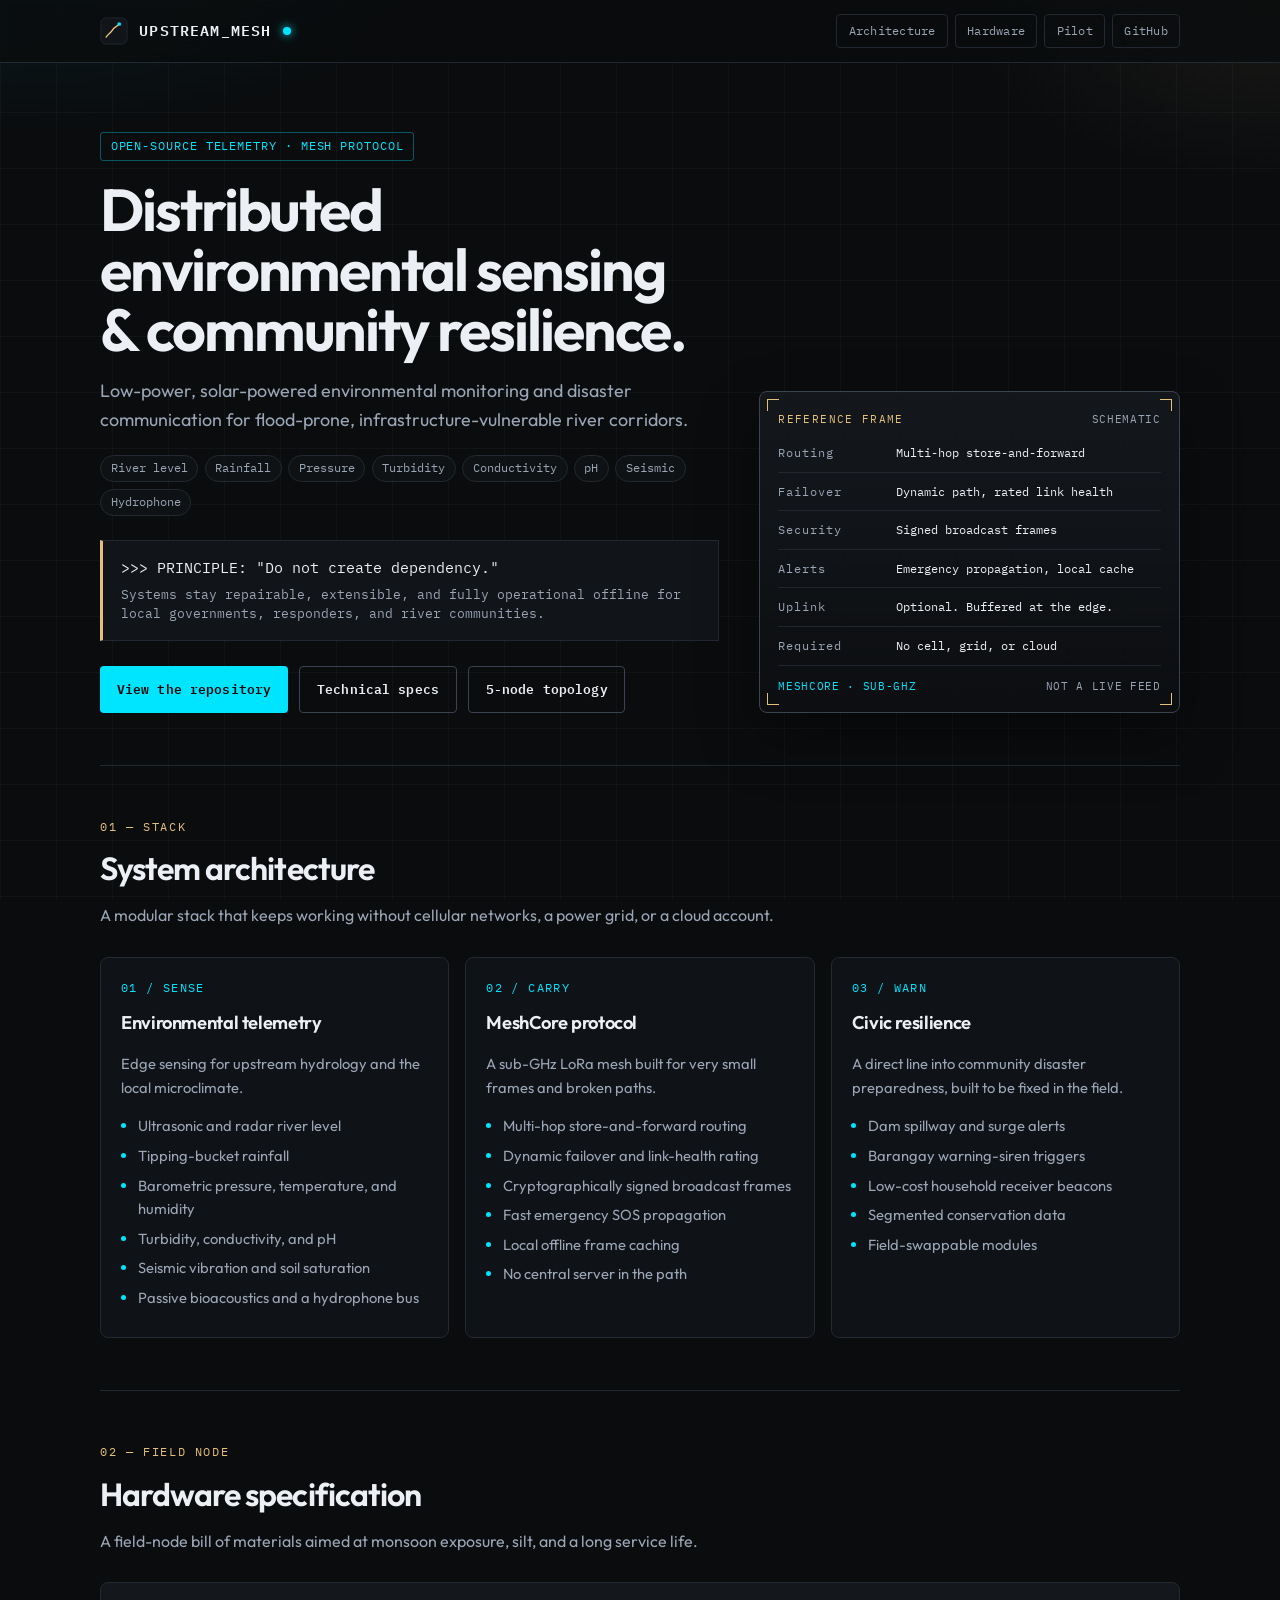
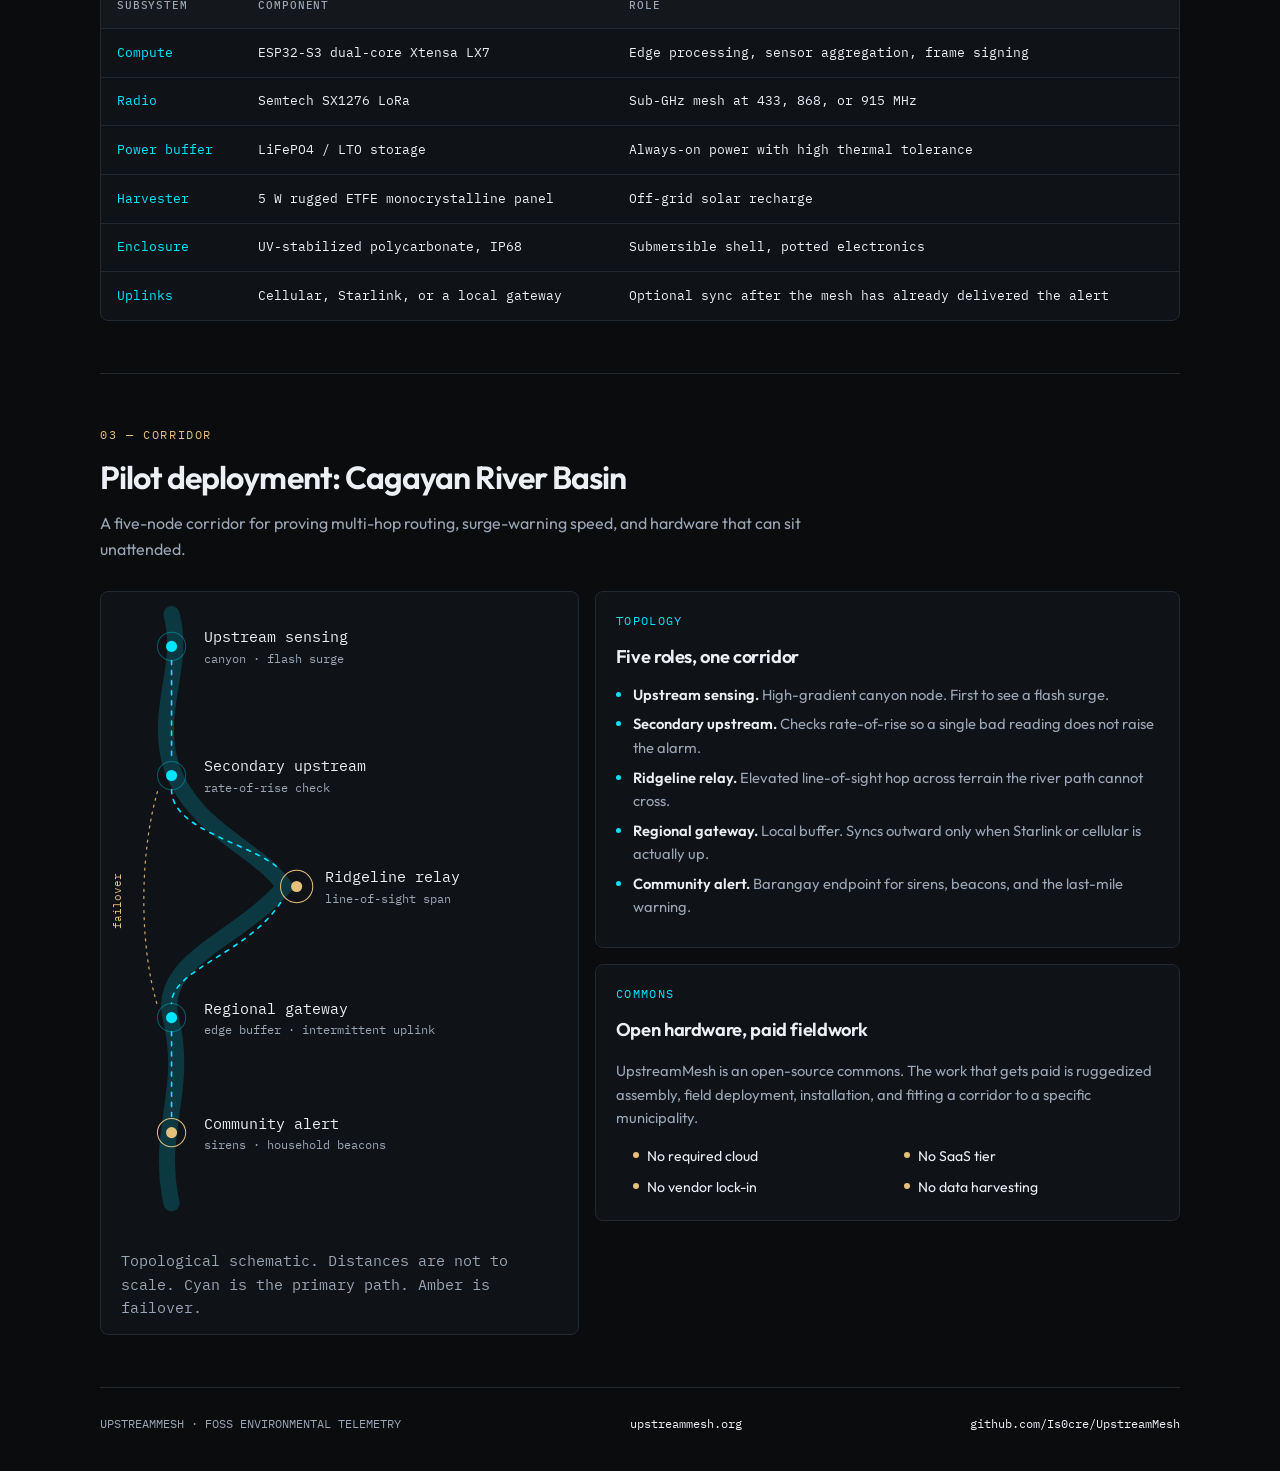
==== index.html @ e58df69f "Publish the UpstreamMesh project page. Add the GitHub Pages site and the CNAME for upstreammesh.org." ====
<!DOCTYPE html>
<html lang="en">
<head>
  <meta charset="UTF-8">
  <meta name="viewport" content="width=device-width, initial-scale=1.0">
  <title>UpstreamMesh · Resilient Watershed Telemetry &amp; FOSS Infrastructure</title>
  <meta name="description" content="Open-source, solar-powered environmental telemetry and disaster communication mesh designed for flood-prone and infrastructure-limited basins.">
  <meta name="theme-color" content="#0a0c0e">
  <link rel="canonical" href="https://upstreammesh.org/">
  <link rel="icon" href="favicon.svg" type="image/svg+xml">
  <meta property="og:title" content="UpstreamMesh">
  <meta property="og:description" content="Open-source, solar-powered environmental telemetry and disaster communication mesh for flood-prone river basins.">
  <meta property="og:url" content="https://upstreammesh.org/">
  <meta property="og:type" content="website">
  <meta name="twitter:card" content="summary">
  <link rel="preconnect" href="https://fonts.googleapis.com">
  <link rel="preconnect" href="https://fonts.gstatic.com" crossorigin>
  <link href="https://fonts.googleapis.com/css2?family=IBM+Plex+Mono:wght@400;500;600&amp;family=Outfit:wght@400;500;600;700&amp;display=swap" rel="stylesheet">
  <style>
    :root {
      --bg: #0a0c0e;
      --bg-raise: #101318;
      --card-bg: #111418;
      --border: #232931;
      --border-accent: #3b4252;
      --text-main: #eceff4;
      --text-muted: #9aa5b5;
      --accent-cyan: #00e5ff;
      --accent-amber: #e5c07b;
      --mono: "IBM Plex Mono", ui-monospace, SFMono-Regular, "SF Mono", Menlo, Consolas, monospace;
      --sans: Outfit, -apple-system, BlinkMacSystemFont, "Segoe UI", Roboto, Helvetica, Arial, sans-serif;
      --wrap: 1080px;
    }

    * { box-sizing: border-box; }
    html { scroll-behavior: smooth; }
    body {
      margin: 0;
      background-color: var(--bg);
      color: var(--text-main);
      font-family: var(--sans);
      font-size: 1.02rem;
      line-height: 1.6;
      background-image:
        radial-gradient(ellipse 70% 45% at 0% -10%, rgba(0, 229, 255, 0.09), transparent 55%),
        radial-gradient(ellipse 50% 40% at 100% 0%, rgba(229, 192, 123, 0.07), transparent 50%),
        linear-gradient(rgba(255, 255, 255, 0.028) 1px, transparent 1px),
        linear-gradient(90deg, rgba(255, 255, 255, 0.028) 1px, transparent 1px);
      background-size: auto, auto, 56px 56px, 56px 56px;
      background-attachment: fixed;
    }

    ::selection {
      background: rgba(0, 229, 255, 0.28);
      color: #fff;
    }

    a { color: inherit; }
    :focus-visible {
      outline: 2px solid var(--accent-cyan);
      outline-offset: 3px;
    }

    .skip {
      position: absolute;
      left: 1rem;
      top: -4rem;
      background: var(--accent-cyan);
      color: #050708;
      font-family: var(--mono);
      font-size: 0.8rem;
      padding: 0.5rem 0.8rem;
      z-index: 20;
    }
    .skip:focus { top: 0.75rem; }

    .wrap {
      width: min(var(--wrap), calc(100% - 2.5rem));
      margin-inline: auto;
    }

    header {
      position: sticky;
      top: 0;
      z-index: 10;
      border-bottom: 1px solid var(--border);
      background: rgba(10, 12, 14, 0.78);
      backdrop-filter: blur(16px);
    }
    .header-inner {
      display: flex;
      justify-content: space-between;
      align-items: center;
      gap: 1rem;
      padding: 0.9rem 0;
      flex-wrap: wrap;
    }
    .brand {
      display: flex;
      align-items: center;
      gap: 0.7rem;
      font-family: var(--mono);
      font-weight: 600;
      font-size: 0.92rem;
      letter-spacing: 0.08em;
      text-decoration: none;
    }
    .mark {
      width: 28px;
      height: 28px;
      flex: none;
    }
    .status-dot {
      width: 8px;
      height: 8px;
      border-radius: 50%;
      background: var(--accent-cyan);
      box-shadow: 0 0 10px var(--accent-cyan);
      animation: pulse 2.6s ease-in-out infinite;
    }
    .nav-links {
      display: flex;
      flex-wrap: wrap;
      gap: 0.45rem;
    }
    .nav-links a {
      color: var(--text-muted);
      text-decoration: none;
      font-family: var(--mono);
      font-size: 0.75rem;
      letter-spacing: 0.02em;
      padding: 0.38rem 0.7rem;
      border: 1px solid var(--border);
      border-radius: 4px;
      transition: color 0.2s ease, border-color 0.2s ease, background 0.2s ease;
    }
    .nav-links a:hover {
      color: var(--text-main);
      border-color: var(--accent-cyan);
      background: rgba(0, 229, 255, 0.05);
    }

    .hero {
      display: grid;
      grid-template-columns: minmax(0, 1.25fr) minmax(280px, 0.85fr);
      gap: 2.5rem;
      align-items: end;
      padding: 4.25rem 0 3.25rem;
      border-bottom: 1px solid var(--border);
    }
    .badge {
      display: inline-flex;
      align-items: center;
      gap: 0.45rem;
      font-family: var(--mono);
      font-size: 0.72rem;
      letter-spacing: 0.08em;
      color: var(--accent-cyan);
      border: 1px solid rgba(0, 229, 255, 0.35);
      padding: 0.28rem 0.6rem;
      border-radius: 3px;
      text-transform: uppercase;
      margin-bottom: 1.1rem;
    }
    h1 {
      font-size: clamp(2.35rem, 5vw, 3.7rem);
      font-weight: 650;
      line-height: 1.02;
      letter-spacing: -0.035em;
      margin: 0 0 1.1rem;
      text-wrap: balance;
    }
    .tagline {
      font-size: 1.12rem;
      color: var(--text-muted);
      max-width: 40rem;
      margin: 0 0 1.25rem;
    }
    .chips {
      display: flex;
      flex-wrap: wrap;
      gap: 0.4rem;
      list-style: none;
      padding: 0;
      margin: 0 0 1.5rem;
    }
    .chips li {
      font-family: var(--mono);
      font-size: 0.72rem;
      color: var(--text-muted);
      border: 1px solid var(--border);
      background: rgba(17, 20, 24, 0.7);
      border-radius: 99px;
      padding: 0.22rem 0.6rem;
    }
    .core-principle {
      background: var(--card-bg);
      border: 1px solid var(--border);
      border-left: 3px solid var(--accent-amber);
      padding: 0.95rem 1.15rem 1rem;
      font-family: var(--mono);
      font-size: 0.92rem;
      margin-bottom: 1.6rem;
    }
    .core-principle span {
      display: block;
      margin-top: 0.35rem;
      color: var(--text-muted);
      font-size: 0.8rem;
      line-height: 1.5;
    }
    .btn-group {
      display: flex;
      gap: 0.7rem;
      flex-wrap: wrap;
    }
    .btn {
      font-family: var(--mono);
      font-size: 0.8rem;
      padding: 0.75rem 1.05rem;
      text-decoration: none;
      border-radius: 4px;
      font-weight: 600;
      letter-spacing: 0.01em;
      display: inline-flex;
      align-items: center;
      gap: 0.45rem;
      transition: background 0.2s ease, border-color 0.2s ease, transform 0.2s ease;
    }
    .btn:hover { transform: translateY(-1px); }
    .btn-primary {
      background: var(--accent-cyan);
      color: #050708;
    }
    .btn-primary:hover { background: #79f2ff; }
    .btn-outline {
      background: transparent;
      border: 1px solid var(--border-accent);
      color: var(--text-main);
    }
    .btn-outline:hover { border-color: var(--accent-cyan); }

    .plate {
      position: relative;
      background:
        linear-gradient(180deg, rgba(20, 24, 29, 0.96), rgba(12, 14, 17, 0.96));
      border: 1px solid var(--border-accent);
      border-radius: 8px;
      padding: 1.15rem 1.15rem 1rem;
      box-shadow: 0 24px 60px rgba(0, 0, 0, 0.35);
      font-family: var(--mono);
    }
    .plate-corner {
      position: absolute;
      width: 12px;
      height: 12px;
      border-color: var(--accent-amber);
      border-style: solid;
    }
    .plate-corner.tl { top: 7px; left: 7px; border-width: 1px 0 0 1px; }
    .plate-corner.tr { top: 7px; right: 7px; border-width: 1px 1px 0 0; }
    .plate-corner.bl { bottom: 7px; left: 7px; border-width: 0 0 1px 1px; }
    .plate-corner.br { bottom: 7px; right: 7px; border-width: 0 1px 1px 0; }
    .plate-head {
      display: flex;
      justify-content: space-between;
      gap: 1rem;
      align-items: baseline;
      color: var(--accent-amber);
      font-size: 0.7rem;
      letter-spacing: 0.12em;
      text-transform: uppercase;
      margin-bottom: 0.9rem;
    }
    .plate-head span:last-child { color: var(--text-muted); letter-spacing: 0.06em; }
    .plate dl {
      margin: 0;
      display: grid;
      gap: 0.55rem;
    }
    .plate dl > div {
      display: grid;
      grid-template-columns: 6.6rem 1fr;
      gap: 0.75rem;
      padding-bottom: 0.55rem;
      border-bottom: 1px solid rgba(35, 41, 49, 0.9);
      font-size: 0.78rem;
    }
    .plate dt {
      color: var(--text-muted);
      letter-spacing: 0.08em;
    }
    .plate dd { margin: 0; color: var(--text-main); }
    .plate-foot {
      display: flex;
      justify-content: space-between;
      gap: 0.75rem;
      margin-top: 0.8rem;
      font-size: 0.68rem;
      letter-spacing: 0.06em;
      text-transform: uppercase;
      color: var(--text-muted);
    }
    .live-pip {
      color: var(--accent-cyan);
    }

    section {
      padding: 3.25rem 0;
      border-bottom: 1px solid var(--border);
    }
    .section-kicker {
      font-family: var(--mono);
      font-size: 0.72rem;
      letter-spacing: 0.14em;
      text-transform: uppercase;
      color: var(--accent-amber);
      margin: 0 0 0.45rem;
    }
    section h2 {
      font-family: var(--sans);
      font-size: clamp(1.6rem, 3vw, 2rem);
      font-weight: 640;
      letter-spacing: -0.03em;
      text-transform: none;
      margin: 0 0 0.55rem;
    }
    .section-intro {
      color: var(--text-muted);
      font-size: 1rem;
      max-width: 44rem;
      margin: 0 0 1.75rem;
    }

    .grid-3, .grid-2 {
      display: grid;
      gap: 1rem;
    }
    .grid-3 { grid-template-columns: repeat(3, minmax(0, 1fr)); }
    .grid-2 { grid-template-columns: minmax(280px, 0.9fr) minmax(0, 1.1fr); align-items: start; }

    .card {
      background: rgba(17, 20, 24, 0.88);
      border: 1px solid var(--border);
      border-radius: 8px;
      padding: 1.3rem 1.25rem 1.35rem;
      min-width: 0;
    }
    .card:hover { border-color: rgba(0, 229, 255, 0.35); }
    .index {
      font-family: var(--mono);
      font-size: 0.72rem;
      letter-spacing: 0.12em;
      color: var(--accent-cyan);
      margin-bottom: 0.7rem;
    }
    .card h3 {
      font-family: var(--sans);
      font-size: 1.15rem;
      font-weight: 620;
      letter-spacing: -0.02em;
      margin: 0 0 0.55rem;
    }
    .card p, .card li {
      font-size: 0.92rem;
      color: var(--text-muted);
    }
    .card ul {
      margin: 0.7rem 0 0;
      padding-left: 1.05rem;
    }
    .card li { margin-bottom: 0.38rem; }
    .card li::marker { color: var(--accent-cyan); }
    .card strong { color: var(--text-main); font-weight: 600; }

    .table-wrap {
      overflow-x: auto;
      border: 1px solid var(--border);
      border-radius: 8px;
      background: rgba(17, 20, 24, 0.88);
    }
    table {
      width: 100%;
      border-collapse: collapse;
      font-family: var(--mono);
      font-size: 0.8rem;
      min-width: 640px;
    }
    th, td {
      text-align: left;
      padding: 0.85rem 1rem;
      border-bottom: 1px solid var(--border);
      vertical-align: top;
    }
    tr:last-child td { border-bottom: 0; }
    th {
      color: var(--text-muted);
      font-weight: 500;
      letter-spacing: 0.08em;
      text-transform: uppercase;
      font-size: 0.68rem;
      background: rgba(255, 255, 255, 0.02);
    }
    td:first-child {
      color: var(--accent-cyan);
      white-space: nowrap;
    }
    tbody tr:hover td { background: rgba(0, 229, 255, 0.035); }

    .basin-card { padding: 0.4rem 0.4rem 0.9rem; }
    .basin {
      width: 100%;
      height: auto;
      display: block;
    }
    .basin text {
      font-family: var(--mono);
      fill: var(--text-main);
    }
    .basin .role { fill: var(--text-muted); }
    .basin .amber { fill: var(--accent-amber); }
    .flow-line {
      fill: none;
      stroke: var(--accent-cyan);
      stroke-width: 1.6;
      stroke-dasharray: 4 6;
      stroke-linecap: round;
      animation: flow 2.8s linear infinite;
    }
    .fail-line {
      fill: none;
      stroke: var(--accent-amber);
      stroke-width: 1.25;
      stroke-dasharray: 2 5;
      stroke-linecap: round;
      opacity: 0.85;
    }
    .river {
      fill: none;
      stroke: rgba(0, 229, 255, 0.18);
      stroke-width: 16;
      stroke-linecap: round;
    }
    .caption {
      font-family: var(--mono);
      font-size: 0.72rem;
      color: var(--text-muted);
      margin: 0.35rem 0.85rem 0;
    }
    .stack { display: grid; gap: 1rem; }
    .constraints {
      display: grid;
      grid-template-columns: 1fr 1fr;
      gap: 0.55rem 1rem;
      list-style: none;
      padding: 0;
      margin: 1rem 0 0;
    }
    .constraints li {
      margin: 0;
      padding-left: 0.9rem;
      position: relative;
      color: var(--text-main);
      font-size: 0.88rem;
    }
    .constraints li::before {
      content: "";
      width: 6px;
      height: 6px;
      border-radius: 50%;
      background: var(--accent-amber);
      position: absolute;
      left: 0;
      top: 0.45rem;
    }

    footer {
      width: min(var(--wrap), calc(100% - 2.5rem));
      margin: 0 auto;
      padding: 1.6rem 0 2.4rem;
      font-family: var(--mono);
      font-size: 0.75rem;
      color: var(--text-muted);
      display: flex;
      justify-content: space-between;
      flex-wrap: wrap;
      gap: 0.75rem 1.5rem;
    }
    footer a { color: var(--text-main); text-decoration: none; }
    footer a:hover { text-decoration: underline; }

    @keyframes pulse {
      0%, 100% { opacity: 1; }
      50% { opacity: 0.35; }
    }
    @keyframes flow {
      to { stroke-dashoffset: -40; }
    }

    @media (max-width: 900px) {
      .hero, .grid-3, .grid-2 { grid-template-columns: 1fr; }
      .hero { padding-top: 2.6rem; }
      .constraints { grid-template-columns: 1fr; }
    }
    @media (max-width: 700px) {
      .table-wrap { overflow: visible; }
      table { min-width: 0; }
      table thead { display: none; }
      table tr { display: block; border-bottom: 1px solid var(--border); }
      table td {
        display: block;
        border-bottom: 0;
        padding: 0.2rem 1rem;
        white-space: normal;
      }
      table td:first-child { padding-top: 0.9rem; }
      table td:last-child { padding-bottom: 0.9rem; }
      table td::before {
        content: attr(data-label);
        display: block;
        color: var(--text-muted);
        font-size: 0.65rem;
        letter-spacing: 0.08em;
        text-transform: uppercase;
      }
    }
    @media (max-width: 560px) {
      .wrap, footer { width: min(var(--wrap), calc(100% - 1.5rem)); }
      .plate dl > div { grid-template-columns: 1fr; gap: 0.15rem; }
      h1 { font-size: 2.15rem; }
    }
    @media (prefers-reduced-motion: reduce) {
      html { scroll-behavior: auto; }
      *, *::before, *::after {
        animation: none !important;
        transition: none !important;
      }
    }
  </style>
</head>
<body>
  <a class="skip" href="#main">Skip to content</a>

  <header>
    <div class="wrap header-inner">
      <a href="#top" class="brand" id="top">
        <svg class="mark" viewBox="0 0 32 32" aria-hidden="true">
          <rect x="1" y="1" width="30" height="30" rx="6" fill="#111418" stroke="#232931"/>
          <path d="M7 23c3.2-4.6 5.2-4.4 7.4-8.2C16.4 11 18.6 12 22 8" fill="none" stroke="#e5c07b" stroke-width="1.6" stroke-linecap="round"/>
          <circle cx="22" cy="8" r="2.1" fill="#00e5ff"/>
        </svg>
        UPSTREAM_MESH
        <span class="status-dot" aria-hidden="true"></span>
      </a>
      <nav class="nav-links" aria-label="Primary">
        <a href="#systems">Architecture</a>
        <a href="#specs">Hardware</a>
        <a href="#topology">Pilot</a>
        <a href="https://github.com/Is0cre/UpstreamMesh" target="_blank" rel="noopener">GitHub</a>
      </nav>
    </div>
  </header>

  <main id="main">
    <div class="wrap">
      <section class="hero">
        <div>
          <div class="badge">Open-source telemetry · Mesh protocol</div>
          <h1>Distributed environmental sensing &amp; community resilience.</h1>
          <p class="tagline">
            Low-power, solar-powered environmental monitoring and disaster communication for flood-prone, infrastructure-vulnerable river corridors.
          </p>
          <ul class="chips" aria-label="Sensing surface">
            <li>River level</li>
            <li>Rainfall</li>
            <li>Pressure</li>
            <li>Turbidity</li>
            <li>Conductivity</li>
            <li>pH</li>
            <li>Seismic</li>
            <li>Hydrophone</li>
          </ul>
          <div class="core-principle">
            &gt;&gt;&gt; PRINCIPLE: "Do not create dependency."
            <span>Systems stay repairable, extensible, and fully operational offline for local governments, responders, and river communities.</span>
          </div>
          <div class="btn-group">
            <a href="https://github.com/Is0cre/UpstreamMesh" class="btn btn-primary" target="_blank" rel="noopener">View the repository</a>
            <a href="#specs" class="btn btn-outline">Technical specs</a>
            <a href="#topology" class="btn btn-outline">5-node topology</a>
          </div>
        </div>

        <aside class="plate" aria-label="Reference operating frame">
          <span class="plate-corner tl" aria-hidden="true"></span>
          <span class="plate-corner tr" aria-hidden="true"></span>
          <span class="plate-corner bl" aria-hidden="true"></span>
          <span class="plate-corner br" aria-hidden="true"></span>
          <div class="plate-head">
            <span>Reference frame</span>
            <span>Schematic</span>
          </div>
          <dl>
            <div>
              <dt>Routing</dt>
              <dd>Multi-hop store-and-forward</dd>
            </div>
            <div>
              <dt>Failover</dt>
              <dd>Dynamic path, rated link health</dd>
            </div>
            <div>
              <dt>Security</dt>
              <dd>Signed broadcast frames</dd>
            </div>
            <div>
              <dt>Alerts</dt>
              <dd>Emergency propagation, local cache</dd>
            </div>
            <div>
              <dt>Uplink</dt>
              <dd>Optional. Buffered at the edge.</dd>
            </div>
            <div>
              <dt>Required</dt>
              <dd>No cell, grid, or cloud</dd>
            </div>
          </dl>
          <div class="plate-foot">
            <span class="live-pip">MeshCore · sub-GHz</span>
            <span>Not a live feed</span>
          </div>
        </aside>
      </section>

      <section id="systems">
        <p class="section-kicker">01 — Stack</p>
        <h2>System architecture</h2>
        <p class="section-intro">A modular stack that keeps working without cellular networks, a power grid, or a cloud account.</p>
        <div class="grid-3">
          <article class="card">
            <div class="index">01 / SENSE</div>
            <h3>Environmental telemetry</h3>
            <p>Edge sensing for upstream hydrology and the local microclimate.</p>
            <ul>
              <li>Ultrasonic and radar river level</li>
              <li>Tipping-bucket rainfall</li>
              <li>Barometric pressure, temperature, and humidity</li>
              <li>Turbidity, conductivity, and pH</li>
              <li>Seismic vibration and soil saturation</li>
              <li>Passive bioacoustics and a hydrophone bus</li>
            </ul>
          </article>
          <article class="card">
            <div class="index">02 / CARRY</div>
            <h3>MeshCore protocol</h3>
            <p>A sub-GHz LoRa mesh built for very small frames and broken paths.</p>
            <ul>
              <li>Multi-hop store-and-forward routing</li>
              <li>Dynamic failover and link-health rating</li>
              <li>Cryptographically signed broadcast frames</li>
              <li>Fast emergency SOS propagation</li>
              <li>Local offline frame caching</li>
              <li>No central server in the path</li>
            </ul>
          </article>
          <article class="card">
            <div class="index">03 / WARN</div>
            <h3>Civic resilience</h3>
            <p>A direct line into community disaster preparedness, built to be fixed in the field.</p>
            <ul>
              <li>Dam spillway and surge alerts</li>
              <li>Barangay warning-siren triggers</li>
              <li>Low-cost household receiver beacons</li>
              <li>Segmented conservation data</li>
              <li>Field-swappable modules</li>
            </ul>
          </article>
        </div>
      </section>

      <section id="specs">
        <p class="section-kicker">02 — Field node</p>
        <h2>Hardware specification</h2>
        <p class="section-intro">A field-node bill of materials aimed at monsoon exposure, silt, and a long service life.</p>
        <div class="table-wrap">
          <table>
            <thead>
              <tr>
                <th scope="col">Subsystem</th>
                <th scope="col">Component</th>
                <th scope="col">Role</th>
              </tr>
            </thead>
            <tbody>
              <tr>
                <td data-label="Subsystem">Compute</td>
                <td data-label="Component">ESP32-S3 dual-core Xtensa LX7</td>
                <td data-label="Role">Edge processing, sensor aggregation, frame signing</td>
              </tr>
              <tr>
                <td data-label="Subsystem">Radio</td>
                <td data-label="Component">Semtech SX1276 LoRa</td>
                <td data-label="Role">Sub-GHz mesh at 433, 868, or 915 MHz</td>
              </tr>
              <tr>
                <td data-label="Subsystem">Power buffer</td>
                <td data-label="Component">LiFePO4 / LTO storage</td>
                <td data-label="Role">Always-on power with high thermal tolerance</td>
              </tr>
              <tr>
                <td data-label="Subsystem">Harvester</td>
                <td data-label="Component">5 W rugged ETFE monocrystalline panel</td>
                <td data-label="Role">Off-grid solar recharge</td>
              </tr>
              <tr>
                <td data-label="Subsystem">Enclosure</td>
                <td data-label="Component">UV-stabilized polycarbonate, IP68</td>
                <td data-label="Role">Submersible shell, potted electronics</td>
              </tr>
              <tr>
                <td data-label="Subsystem">Uplinks</td>
                <td data-label="Component">Cellular, Starlink, or a local gateway</td>
                <td data-label="Role">Optional sync after the mesh has already delivered the alert</td>
              </tr>
            </tbody>
          </table>
        </div>
      </section>

      <section id="topology">
        <p class="section-kicker">03 — Corridor</p>
        <h2>Pilot deployment: Cagayan River Basin</h2>
        <p class="section-intro">A five-node corridor for proving multi-hop routing, surge-warning speed, and hardware that can sit unattended.</p>
        <div class="grid-2">
          <article class="card basin-card">
            <svg class="basin" viewBox="0 0 460 640" role="img" aria-labelledby="basin-title basin-desc">
              <title id="basin-title">Five-node pilot topology</title>
              <desc id="basin-desc">Upstream sensing nodes link through a ridgeline relay to a regional gateway and a barangay alert node. A dashed path skips the relay when the ridge link fails.</desc>
              <path class="river" d="M64 16 C78 70 46 110 64 168 C86 230 150 248 176 286 C130 340 46 360 64 420 C80 490 48 530 64 600"/>
              <path class="fail-line" d="M50 192 C32 255 32 345 50 404"/>
              <text class="amber" transform="rotate(-90 14 300)" x="14" y="300" font-size="11" text-anchor="middle">failover</text>
              <path class="flow-line" d="M64 62 V162"/>
              <path class="flow-line" d="M64 190 C64 232 148 244 172 270"/>
              <path class="flow-line" d="M172 302 C140 352 64 368 64 402"/>
              <path class="flow-line" d="M64 430 V516"/>

              <g>
                <circle cx="64" cy="48" r="14" fill="none" stroke="#00e5ff" stroke-opacity="0.35"/>
                <circle cx="64" cy="48" r="5.5" fill="#00e5ff"/>
                <text x="96" y="44" font-size="15">Upstream sensing</text>
                <text class="role" x="96" y="64" font-size="12">canyon · flash surge</text>
              </g>
              <g>
                <circle cx="64" cy="176" r="14" fill="none" stroke="#00e5ff" stroke-opacity="0.35"/>
                <circle cx="64" cy="176" r="5.5" fill="#00e5ff"/>
                <text x="96" y="172" font-size="15">Secondary upstream</text>
                <text class="role" x="96" y="192" font-size="12">rate-of-rise check</text>
              </g>
              <g>
                <circle cx="188" cy="286" r="16" fill="none" stroke="#e5c07b"/>
                <circle cx="188" cy="286" r="5.5" fill="#e5c07b"/>
                <text x="216" y="282" font-size="15">Ridgeline relay</text>
                <text class="role" x="216" y="302" font-size="12">line-of-sight span</text>
              </g>
              <g>
                <circle cx="64" cy="416" r="14" fill="none" stroke="#00e5ff" stroke-opacity="0.35"/>
                <circle cx="64" cy="416" r="5.5" fill="#00e5ff"/>
                <text x="96" y="412" font-size="15">Regional gateway</text>
                <text class="role" x="96" y="432" font-size="12">edge buffer · intermittent uplink</text>
              </g>
              <g>
                <circle cx="64" cy="530" r="14" fill="none" stroke="#e5c07b"/>
                <circle cx="64" cy="530" r="5.5" fill="#e5c07b"/>
                <text x="96" y="526" font-size="15">Community alert</text>
                <text class="role" x="96" y="546" font-size="12">sirens · household beacons</text>
              </g>
            </svg>
            <p class="caption">Topological schematic. Distances are not to scale. Cyan is the primary path. Amber is failover.</p>
          </article>

          <div class="stack">
            <article class="card">
              <div class="index">TOPOLOGY</div>
              <h3>Five roles, one corridor</h3>
              <ul>
                <li><strong>Upstream sensing.</strong> High-gradient canyon node. First to see a flash surge.</li>
                <li><strong>Secondary upstream.</strong> Checks rate-of-rise so a single bad reading does not raise the alarm.</li>
                <li><strong>Ridgeline relay.</strong> Elevated line-of-sight hop across terrain the river path cannot cross.</li>
                <li><strong>Regional gateway.</strong> Local buffer. Syncs outward only when Starlink or cellular is actually up.</li>
                <li><strong>Community alert.</strong> Barangay endpoint for sirens, beacons, and the last-mile warning.</li>
              </ul>
            </article>
            <article class="card">
              <div class="index">COMMONS</div>
              <h3>Open hardware, paid fieldwork</h3>
              <p>
                UpstreamMesh is an open-source commons. The work that gets paid is ruggedized assembly, field deployment, installation, and fitting a corridor to a specific municipality.
              </p>
              <ul class="constraints">
                <li>No required cloud</li>
                <li>No SaaS tier</li>
                <li>No vendor lock-in</li>
                <li>No data harvesting</li>
              </ul>
            </article>
          </div>
        </div>
      </section>
    </div>
  </main>

  <footer>
    <div>UPSTREAMMESH · FOSS ENVIRONMENTAL TELEMETRY</div>
    <div><a href="https://upstreammesh.org/">upstreammesh.org</a></div>
    <div><a href="https://github.com/Is0cre/UpstreamMesh" target="_blank" rel="noopener">github.com/Is0cre/UpstreamMesh</a></div>
  </footer>
</body>
</html>
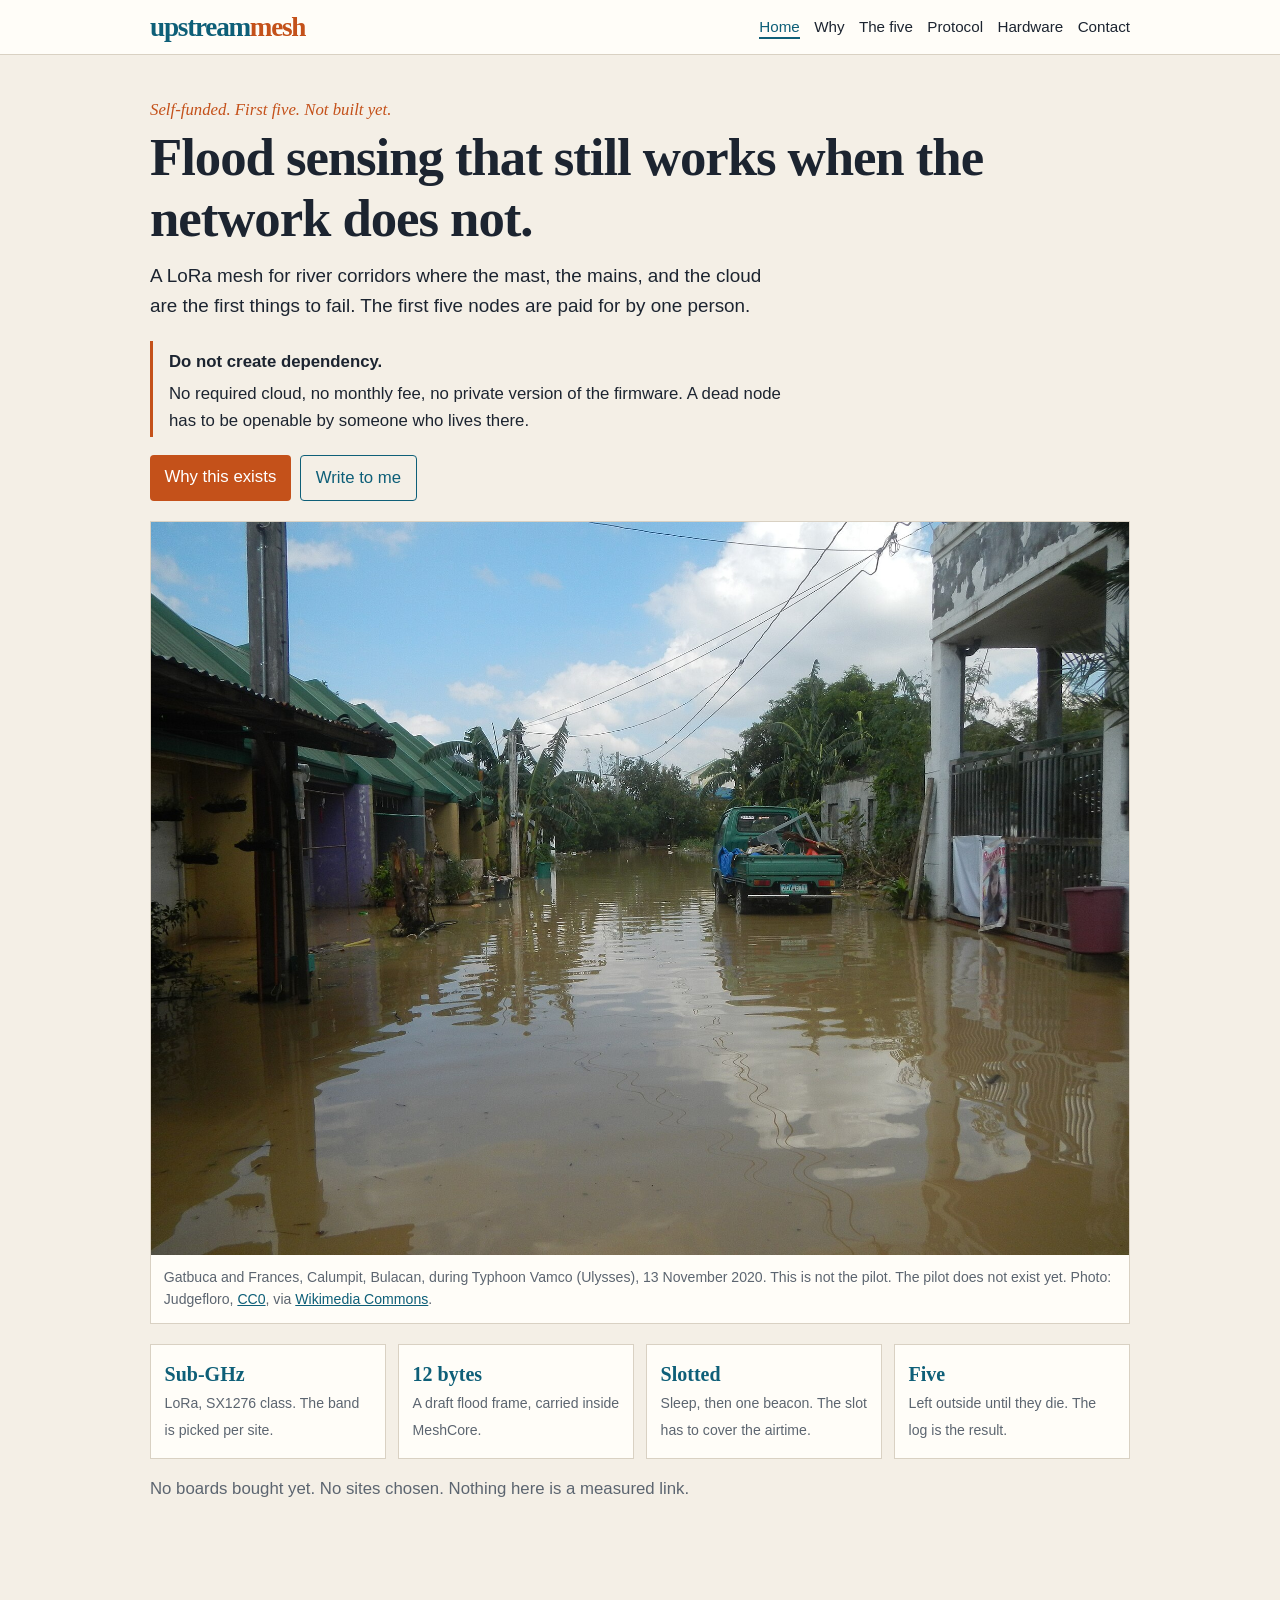
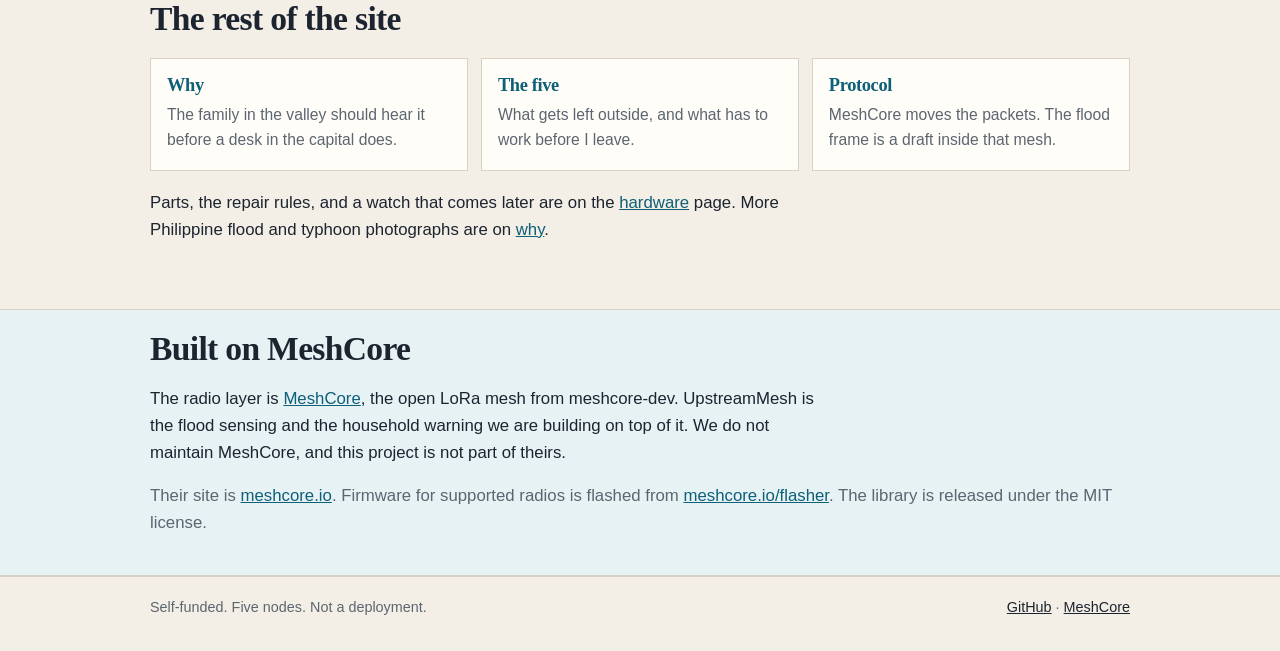
==== commit cbc66b1d: "Replace the one-pager with a light multipage site. The flood plan, MeshCore layer, and first five no" ====
--- a/index.html
+++ b/index.html
@@ -3,817 +3,98 @@
 <head>
   <meta charset="UTF-8">
   <meta name="viewport" content="width=device-width, initial-scale=1.0">
-  <title>UpstreamMesh · Resilient Watershed Telemetry &amp; FOSS Infrastructure</title>
-  <meta name="description" content="Open-source, solar-powered environmental telemetry and disaster communication mesh designed for flood-prone and infrastructure-limited basins.">
-  <meta name="theme-color" content="#0a0c0e">
+  <title>UpstreamMesh · Flood sensing when the network fails</title>
+  <meta name="description" content="UpstreamMesh is a self-funded LoRa mesh for flood warnings. Five nodes, paid for by one person, left outside until they die. Not built yet.">
+  <meta name="theme-color" content="#f4efe6">
   <link rel="canonical" href="https://upstreammesh.org/">
   <link rel="icon" href="favicon.svg" type="image/svg+xml">
+  <link rel="stylesheet" href="style.css">
   <meta property="og:title" content="UpstreamMesh">
-  <meta property="og:description" content="Open-source, solar-powered environmental telemetry and disaster communication mesh for flood-prone river basins.">
+  <meta property="og:description" content="A self-funded LoRa mesh so a flood warning does not have to wait on a mast, a feed, or a desk in the capital. The first five nodes are not built yet.">
   <meta property="og:url" content="https://upstreammesh.org/">
   <meta property="og:type" content="website">
-  <meta name="twitter:card" content="summary">
-  <link rel="preconnect" href="https://fonts.googleapis.com">
-  <link rel="preconnect" href="https://fonts.gstatic.com" crossorigin>
-  <link href="https://fonts.googleapis.com/css2?family=IBM+Plex+Mono:wght@400;500;600&amp;family=Outfit:wght@400;500;600;700&amp;display=swap" rel="stylesheet">
-  <style>
-    :root {
-      --bg: #0a0c0e;
-      --bg-raise: #101318;
-      --card-bg: #111418;
-      --border: #232931;
-      --border-accent: #3b4252;
-      --text-main: #eceff4;
-      --text-muted: #9aa5b5;
-      --accent-cyan: #00e5ff;
-      --accent-amber: #e5c07b;
-      --mono: "IBM Plex Mono", ui-monospace, SFMono-Regular, "SF Mono", Menlo, Consolas, monospace;
-      --sans: Outfit, -apple-system, BlinkMacSystemFont, "Segoe UI", Roboto, Helvetica, Arial, sans-serif;
-      --wrap: 1080px;
-    }
-
-    * { box-sizing: border-box; }
-    html { scroll-behavior: smooth; }
-    body {
-      margin: 0;
-      background-color: var(--bg);
-      color: var(--text-main);
-      font-family: var(--sans);
-      font-size: 1.02rem;
-      line-height: 1.6;
-      background-image:
-        radial-gradient(ellipse 70% 45% at 0% -10%, rgba(0, 229, 255, 0.09), transparent 55%),
-        radial-gradient(ellipse 50% 40% at 100% 0%, rgba(229, 192, 123, 0.07), transparent 50%),
-        linear-gradient(rgba(255, 255, 255, 0.028) 1px, transparent 1px),
-        linear-gradient(90deg, rgba(255, 255, 255, 0.028) 1px, transparent 1px);
-      background-size: auto, auto, 56px 56px, 56px 56px;
-      background-attachment: fixed;
-    }
-
-    ::selection {
-      background: rgba(0, 229, 255, 0.28);
-      color: #fff;
-    }
-
-    a { color: inherit; }
-    :focus-visible {
-      outline: 2px solid var(--accent-cyan);
-      outline-offset: 3px;
-    }
-
-    .skip {
-      position: absolute;
-      left: 1rem;
-      top: -4rem;
-      background: var(--accent-cyan);
-      color: #050708;
-      font-family: var(--mono);
-      font-size: 0.8rem;
-      padding: 0.5rem 0.8rem;
-      z-index: 20;
-    }
-    .skip:focus { top: 0.75rem; }
-
-    .wrap {
-      width: min(var(--wrap), calc(100% - 2.5rem));
-      margin-inline: auto;
-    }
-
-    header {
-      position: sticky;
-      top: 0;
-      z-index: 10;
-      border-bottom: 1px solid var(--border);
-      background: rgba(10, 12, 14, 0.78);
-      backdrop-filter: blur(16px);
-    }
-    .header-inner {
-      display: flex;
-      justify-content: space-between;
-      align-items: center;
-      gap: 1rem;
-      padding: 0.9rem 0;
-      flex-wrap: wrap;
-    }
-    .brand {
-      display: flex;
-      align-items: center;
-      gap: 0.7rem;
-      font-family: var(--mono);
-      font-weight: 600;
-      font-size: 0.92rem;
-      letter-spacing: 0.08em;
-      text-decoration: none;
-    }
-    .mark {
-      width: 28px;
-      height: 28px;
-      flex: none;
-    }
-    .status-dot {
-      width: 8px;
-      height: 8px;
-      border-radius: 50%;
-      background: var(--accent-cyan);
-      box-shadow: 0 0 10px var(--accent-cyan);
-      animation: pulse 2.6s ease-in-out infinite;
-    }
-    .nav-links {
-      display: flex;
-      flex-wrap: wrap;
-      gap: 0.45rem;
-    }
-    .nav-links a {
-      color: var(--text-muted);
-      text-decoration: none;
-      font-family: var(--mono);
-      font-size: 0.75rem;
-      letter-spacing: 0.02em;
-      padding: 0.38rem 0.7rem;
-      border: 1px solid var(--border);
-      border-radius: 4px;
-      transition: color 0.2s ease, border-color 0.2s ease, background 0.2s ease;
-    }
-    .nav-links a:hover {
-      color: var(--text-main);
-      border-color: var(--accent-cyan);
-      background: rgba(0, 229, 255, 0.05);
-    }
-
-    .hero {
-      display: grid;
-      grid-template-columns: minmax(0, 1.25fr) minmax(280px, 0.85fr);
-      gap: 2.5rem;
-      align-items: end;
-      padding: 4.25rem 0 3.25rem;
-      border-bottom: 1px solid var(--border);
-    }
-    .badge {
-      display: inline-flex;
-      align-items: center;
-      gap: 0.45rem;
-      font-family: var(--mono);
-      font-size: 0.72rem;
-      letter-spacing: 0.08em;
-      color: var(--accent-cyan);
-      border: 1px solid rgba(0, 229, 255, 0.35);
-      padding: 0.28rem 0.6rem;
-      border-radius: 3px;
-      text-transform: uppercase;
-      margin-bottom: 1.1rem;
-    }
-    h1 {
-      font-size: clamp(2.35rem, 5vw, 3.7rem);
-      font-weight: 650;
-      line-height: 1.02;
-      letter-spacing: -0.035em;
-      margin: 0 0 1.1rem;
-      text-wrap: balance;
-    }
-    .tagline {
-      font-size: 1.12rem;
-      color: var(--text-muted);
-      max-width: 40rem;
-      margin: 0 0 1.25rem;
-    }
-    .chips {
-      display: flex;
-      flex-wrap: wrap;
-      gap: 0.4rem;
-      list-style: none;
-      padding: 0;
-      margin: 0 0 1.5rem;
-    }
-    .chips li {
-      font-family: var(--mono);
-      font-size: 0.72rem;
-      color: var(--text-muted);
-      border: 1px solid var(--border);
-      background: rgba(17, 20, 24, 0.7);
-      border-radius: 99px;
-      padding: 0.22rem 0.6rem;
-    }
-    .core-principle {
-      background: var(--card-bg);
-      border: 1px solid var(--border);
-      border-left: 3px solid var(--accent-amber);
-      padding: 0.95rem 1.15rem 1rem;
-      font-family: var(--mono);
-      font-size: 0.92rem;
-      margin-bottom: 1.6rem;
-    }
-    .core-principle span {
-      display: block;
-      margin-top: 0.35rem;
-      color: var(--text-muted);
-      font-size: 0.8rem;
-      line-height: 1.5;
-    }
-    .btn-group {
-      display: flex;
-      gap: 0.7rem;
-      flex-wrap: wrap;
-    }
-    .btn {
-      font-family: var(--mono);
-      font-size: 0.8rem;
-      padding: 0.75rem 1.05rem;
-      text-decoration: none;
-      border-radius: 4px;
-      font-weight: 600;
-      letter-spacing: 0.01em;
-      display: inline-flex;
-      align-items: center;
-      gap: 0.45rem;
-      transition: background 0.2s ease, border-color 0.2s ease, transform 0.2s ease;
-    }
-    .btn:hover { transform: translateY(-1px); }
-    .btn-primary {
-      background: var(--accent-cyan);
-      color: #050708;
-    }
-    .btn-primary:hover { background: #79f2ff; }
-    .btn-outline {
-      background: transparent;
-      border: 1px solid var(--border-accent);
-      color: var(--text-main);
-    }
-    .btn-outline:hover { border-color: var(--accent-cyan); }
-
-    .plate {
-      position: relative;
-      background:
-        linear-gradient(180deg, rgba(20, 24, 29, 0.96), rgba(12, 14, 17, 0.96));
-      border: 1px solid var(--border-accent);
-      border-radius: 8px;
-      padding: 1.15rem 1.15rem 1rem;
-      box-shadow: 0 24px 60px rgba(0, 0, 0, 0.35);
-      font-family: var(--mono);
-    }
-    .plate-corner {
-      position: absolute;
-      width: 12px;
-      height: 12px;
-      border-color: var(--accent-amber);
-      border-style: solid;
-    }
-    .plate-corner.tl { top: 7px; left: 7px; border-width: 1px 0 0 1px; }
-    .plate-corner.tr { top: 7px; right: 7px; border-width: 1px 1px 0 0; }
-    .plate-corner.bl { bottom: 7px; left: 7px; border-width: 0 0 1px 1px; }
-    .plate-corner.br { bottom: 7px; right: 7px; border-width: 0 1px 1px 0; }
-    .plate-head {
-      display: flex;
-      justify-content: space-between;
-      gap: 1rem;
-      align-items: baseline;
-      color: var(--accent-amber);
-      font-size: 0.7rem;
-      letter-spacing: 0.12em;
-      text-transform: uppercase;
-      margin-bottom: 0.9rem;
-    }
-    .plate-head span:last-child { color: var(--text-muted); letter-spacing: 0.06em; }
-    .plate dl {
-      margin: 0;
-      display: grid;
-      gap: 0.55rem;
-    }
-    .plate dl > div {
-      display: grid;
-      grid-template-columns: 6.6rem 1fr;
-      gap: 0.75rem;
-      padding-bottom: 0.55rem;
-      border-bottom: 1px solid rgba(35, 41, 49, 0.9);
-      font-size: 0.78rem;
-    }
-    .plate dt {
-      color: var(--text-muted);
-      letter-spacing: 0.08em;
-    }
-    .plate dd { margin: 0; color: var(--text-main); }
-    .plate-foot {
-      display: flex;
-      justify-content: space-between;
-      gap: 0.75rem;
-      margin-top: 0.8rem;
-      font-size: 0.68rem;
-      letter-spacing: 0.06em;
-      text-transform: uppercase;
-      color: var(--text-muted);
-    }
-    .live-pip {
-      color: var(--accent-cyan);
-    }
-
-    section {
-      padding: 3.25rem 0;
-      border-bottom: 1px solid var(--border);
-    }
-    .section-kicker {
-      font-family: var(--mono);
-      font-size: 0.72rem;
-      letter-spacing: 0.14em;
-      text-transform: uppercase;
-      color: var(--accent-amber);
-      margin: 0 0 0.45rem;
-    }
-    section h2 {
-      font-family: var(--sans);
-      font-size: clamp(1.6rem, 3vw, 2rem);
-      font-weight: 640;
-      letter-spacing: -0.03em;
-      text-transform: none;
-      margin: 0 0 0.55rem;
-    }
-    .section-intro {
-      color: var(--text-muted);
-      font-size: 1rem;
-      max-width: 44rem;
-      margin: 0 0 1.75rem;
-    }
-
-    .grid-3, .grid-2 {
-      display: grid;
-      gap: 1rem;
-    }
-    .grid-3 { grid-template-columns: repeat(3, minmax(0, 1fr)); }
-    .grid-2 { grid-template-columns: minmax(280px, 0.9fr) minmax(0, 1.1fr); align-items: start; }
-
-    .card {
-      background: rgba(17, 20, 24, 0.88);
-      border: 1px solid var(--border);
-      border-radius: 8px;
-      padding: 1.3rem 1.25rem 1.35rem;
-      min-width: 0;
-    }
-    .card:hover { border-color: rgba(0, 229, 255, 0.35); }
-    .index {
-      font-family: var(--mono);
-      font-size: 0.72rem;
-      letter-spacing: 0.12em;
-      color: var(--accent-cyan);
-      margin-bottom: 0.7rem;
-    }
-    .card h3 {
-      font-family: var(--sans);
-      font-size: 1.15rem;
-      font-weight: 620;
-      letter-spacing: -0.02em;
-      margin: 0 0 0.55rem;
-    }
-    .card p, .card li {
-      font-size: 0.92rem;
-      color: var(--text-muted);
-    }
-    .card ul {
-      margin: 0.7rem 0 0;
-      padding-left: 1.05rem;
-    }
-    .card li { margin-bottom: 0.38rem; }
-    .card li::marker { color: var(--accent-cyan); }
-    .card strong { color: var(--text-main); font-weight: 600; }
-
-    .table-wrap {
-      overflow-x: auto;
-      border: 1px solid var(--border);
-      border-radius: 8px;
-      background: rgba(17, 20, 24, 0.88);
-    }
-    table {
-      width: 100%;
-      border-collapse: collapse;
-      font-family: var(--mono);
-      font-size: 0.8rem;
-      min-width: 640px;
-    }
-    th, td {
-      text-align: left;
-      padding: 0.85rem 1rem;
-      border-bottom: 1px solid var(--border);
-      vertical-align: top;
-    }
-    tr:last-child td { border-bottom: 0; }
-    th {
-      color: var(--text-muted);
-      font-weight: 500;
-      letter-spacing: 0.08em;
-      text-transform: uppercase;
-      font-size: 0.68rem;
-      background: rgba(255, 255, 255, 0.02);
-    }
-    td:first-child {
-      color: var(--accent-cyan);
-      white-space: nowrap;
-    }
-    tbody tr:hover td { background: rgba(0, 229, 255, 0.035); }
-
-    .basin-card { padding: 0.4rem 0.4rem 0.9rem; }
-    .basin {
-      width: 100%;
-      height: auto;
-      display: block;
-    }
-    .basin text {
-      font-family: var(--mono);
-      fill: var(--text-main);
-    }
-    .basin .role { fill: var(--text-muted); }
-    .basin .amber { fill: var(--accent-amber); }
-    .flow-line {
-      fill: none;
-      stroke: var(--accent-cyan);
-      stroke-width: 1.6;
-      stroke-dasharray: 4 6;
-      stroke-linecap: round;
-      animation: flow 2.8s linear infinite;
-    }
-    .fail-line {
-      fill: none;
-      stroke: var(--accent-amber);
-      stroke-width: 1.25;
-      stroke-dasharray: 2 5;
-      stroke-linecap: round;
-      opacity: 0.85;
-    }
-    .river {
-      fill: none;
-      stroke: rgba(0, 229, 255, 0.18);
-      stroke-width: 16;
-      stroke-linecap: round;
-    }
-    .caption {
-      font-family: var(--mono);
-      font-size: 0.72rem;
-      color: var(--text-muted);
-      margin: 0.35rem 0.85rem 0;
-    }
-    .stack { display: grid; gap: 1rem; }
-    .constraints {
-      display: grid;
-      grid-template-columns: 1fr 1fr;
-      gap: 0.55rem 1rem;
-      list-style: none;
-      padding: 0;
-      margin: 1rem 0 0;
-    }
-    .constraints li {
-      margin: 0;
-      padding-left: 0.9rem;
-      position: relative;
-      color: var(--text-main);
-      font-size: 0.88rem;
-    }
-    .constraints li::before {
-      content: "";
-      width: 6px;
-      height: 6px;
-      border-radius: 50%;
-      background: var(--accent-amber);
-      position: absolute;
-      left: 0;
-      top: 0.45rem;
-    }
-
-    footer {
-      width: min(var(--wrap), calc(100% - 2.5rem));
-      margin: 0 auto;
-      padding: 1.6rem 0 2.4rem;
-      font-family: var(--mono);
-      font-size: 0.75rem;
-      color: var(--text-muted);
-      display: flex;
-      justify-content: space-between;
-      flex-wrap: wrap;
-      gap: 0.75rem 1.5rem;
-    }
-    footer a { color: var(--text-main); text-decoration: none; }
-    footer a:hover { text-decoration: underline; }
-
-    @keyframes pulse {
-      0%, 100% { opacity: 1; }
-      50% { opacity: 0.35; }
-    }
-    @keyframes flow {
-      to { stroke-dashoffset: -40; }
-    }
-
-    @media (max-width: 900px) {
-      .hero, .grid-3, .grid-2 { grid-template-columns: 1fr; }
-      .hero { padding-top: 2.6rem; }
-      .constraints { grid-template-columns: 1fr; }
-    }
-    @media (max-width: 700px) {
-      .table-wrap { overflow: visible; }
-      table { min-width: 0; }
-      table thead { display: none; }
-      table tr { display: block; border-bottom: 1px solid var(--border); }
-      table td {
-        display: block;
-        border-bottom: 0;
-        padding: 0.2rem 1rem;
-        white-space: normal;
-      }
-      table td:first-child { padding-top: 0.9rem; }
-      table td:last-child { padding-bottom: 0.9rem; }
-      table td::before {
-        content: attr(data-label);
-        display: block;
-        color: var(--text-muted);
-        font-size: 0.65rem;
-        letter-spacing: 0.08em;
-        text-transform: uppercase;
-      }
-    }
-    @media (max-width: 560px) {
-      .wrap, footer { width: min(var(--wrap), calc(100% - 1.5rem)); }
-      .plate dl > div { grid-template-columns: 1fr; gap: 0.15rem; }
-      h1 { font-size: 2.15rem; }
-    }
-    @media (prefers-reduced-motion: reduce) {
-      html { scroll-behavior: auto; }
-      *, *::before, *::after {
-        animation: none !important;
-        transition: none !important;
-      }
-    }
-  </style>
+  <meta property="og:image" content="https://upstreammesh.org/images/flood-vamco.jpg">
+  <meta name="twitter:card" content="summary_large_image">
 </head>
 <body>
   <a class="skip" href="#main">Skip to content</a>
-
-  <header>
-    <div class="wrap header-inner">
-      <a href="#top" class="brand" id="top">
-        <svg class="mark" viewBox="0 0 32 32" aria-hidden="true">
-          <rect x="1" y="1" width="30" height="30" rx="6" fill="#111418" stroke="#232931"/>
-          <path d="M7 23c3.2-4.6 5.2-4.4 7.4-8.2C16.4 11 18.6 12 22 8" fill="none" stroke="#e5c07b" stroke-width="1.6" stroke-linecap="round"/>
-          <circle cx="22" cy="8" r="2.1" fill="#00e5ff"/>
-        </svg>
-        UPSTREAM_MESH
-        <span class="status-dot" aria-hidden="true"></span>
-      </a>
-      <nav class="nav-links" aria-label="Primary">
-        <a href="#systems">Architecture</a>
-        <a href="#specs">Hardware</a>
-        <a href="#topology">Pilot</a>
-        <a href="https://github.com/Is0cre/UpstreamMesh" target="_blank" rel="noopener">GitHub</a>
+  <header class="site-header">
+    <div class="wrap">
+      <a class="logo" href="index.html"><span class="up">upstream</span><span class="mesh">mesh</span></a>
+      <nav aria-label="Primary">
+        <a href="index.html" aria-current="page">Home</a>
+        <a href="why.html">Why</a>
+        <a href="build.html">The five</a>
+        <a href="protocol.html">Protocol</a>
+        <a href="hardware.html">Hardware</a>
+        <a href="contact.html">Contact</a>
       </nav>
     </div>
   </header>
-
   <main id="main">
+    <section class="hero">
+      <div class="wrap">
+        <p class="kicker">Self-funded. First five. Not built yet.</p>
+        <h1>Flood sensing that still works when the network does not.</h1>
+        <p class="lede">A LoRa mesh for river corridors where the mast, the mains, and the cloud are the first things to fail. The first five nodes are paid for by one person.</p>
+        <blockquote class="quote">
+          <p><strong>Do not create dependency.</strong></p>
+          <p>No required cloud, no monthly fee, no private version of the firmware. A dead node has to be openable by someone who lives there.</p>
+        </blockquote>
+        <div class="btn-row">
+          <a class="btn" href="why.html">Why this exists</a>
+          <a class="btn quiet" href="contact.html">Write to me</a>
+        </div>
+        <figure class="figure">
+          <img src="images/flood-vamco.jpg" width="1920" height="1440" alt="Brown floodwater fills a residential street in Calumpit, Bulacan. A green pickup is stopped between houses and banana trees.">
+          <figcaption>
+            Gatbuca and Frances, Calumpit, Bulacan, during Typhoon Vamco (Ulysses), 13 November 2020. This is not the pilot. The pilot does not exist yet.
+            Photo: Judgefloro, <a href="https://creativecommons.org/publicdomain/zero/1.0/">CC0</a>,
+            via <a href="https://commons.wikimedia.org/wiki/File:273Effects_(floods)_of_Typhoon_Vamco_Calumpit,_Bulacan_21.jpg">Wikimedia Commons</a>.
+          </figcaption>
+        </figure>
+        <div class="facts" aria-label="Draft design targets">
+          <div><strong>Sub-GHz</strong><span>LoRa, SX1276 class. The band is picked per site.</span></div>
+          <div><strong>12 bytes</strong><span>A draft flood frame, carried inside MeshCore.</span></div>
+          <div><strong>Slotted</strong><span>Sleep, then one beacon. The slot has to cover the airtime.</span></div>
+          <div><strong>Five</strong><span>Left outside until they die. The log is the result.</span></div>
+        </div>
+        <p class="muted">No boards bought yet. No sites chosen. Nothing here is a measured link.</p>
+      </div>
+    </section>
+    <section class="page">
+      <div class="wrap">
+        <h2>The rest of the site</h2>
+        <div class="cards">
+          <a class="card" href="why.html">
+            <h3>Why</h3>
+            <p>The family in the valley should hear it before a desk in the capital does.</p>
+          </a>
+          <a class="card" href="build.html">
+            <h3>The five</h3>
+            <p>What gets left outside, and what has to work before I leave.</p>
+          </a>
+          <a class="card" href="protocol.html">
+            <h3>Protocol</h3>
+            <p>MeshCore moves the packets. The flood frame is a draft inside that mesh.</p>
+          </a>
+        </div>
+        <p>Parts, the repair rules, and a watch that comes later are on the <a href="hardware.html">hardware</a> page. More Philippine flood and typhoon photographs are on <a href="why.html">why</a>.</p>
+      </div>
+    </section>
+    <section class="band">
+      <div class="wrap">
+        <h2>Built on MeshCore</h2>
+        <p class="narrow">The radio layer is <a href="https://github.com/meshcore-dev/MeshCore">MeshCore</a>, the open LoRa mesh from meshcore-dev. UpstreamMesh is the flood sensing and the household warning we are building on top of it. We do not maintain MeshCore, and this project is not part of theirs.</p>
+        <p class="muted">Their site is <a href="https://meshcore.io">meshcore.io</a>. Firmware for supported radios is flashed from <a href="https://meshcore.io/flasher">meshcore.io/flasher</a>. The library is released under the MIT license.</p>
+      </div>
+    </section>
+  </main>
+  <footer class="site-footer">
     <div class="wrap">
-      <section class="hero">
-        <div>
-          <div class="badge">Open-source telemetry · Mesh protocol</div>
-          <h1>Distributed environmental sensing &amp; community resilience.</h1>
-          <p class="tagline">
-            Low-power, solar-powered environmental monitoring and disaster communication for flood-prone, infrastructure-vulnerable river corridors.
-          </p>
-          <ul class="chips" aria-label="Sensing surface">
-            <li>River level</li>
-            <li>Rainfall</li>
-            <li>Pressure</li>
-            <li>Turbidity</li>
-            <li>Conductivity</li>
-            <li>pH</li>
-            <li>Seismic</li>
-            <li>Hydrophone</li>
-          </ul>
-          <div class="core-principle">
-            &gt;&gt;&gt; PRINCIPLE: "Do not create dependency."
-            <span>Systems stay repairable, extensible, and fully operational offline for local governments, responders, and river communities.</span>
-          </div>
-          <div class="btn-group">
-            <a href="https://github.com/Is0cre/UpstreamMesh" class="btn btn-primary" target="_blank" rel="noopener">View the repository</a>
-            <a href="#specs" class="btn btn-outline">Technical specs</a>
-            <a href="#topology" class="btn btn-outline">5-node topology</a>
-          </div>
-        </div>
-
-        <aside class="plate" aria-label="Reference operating frame">
-          <span class="plate-corner tl" aria-hidden="true"></span>
-          <span class="plate-corner tr" aria-hidden="true"></span>
-          <span class="plate-corner bl" aria-hidden="true"></span>
-          <span class="plate-corner br" aria-hidden="true"></span>
-          <div class="plate-head">
-            <span>Reference frame</span>
-            <span>Schematic</span>
-          </div>
-          <dl>
-            <div>
-              <dt>Routing</dt>
-              <dd>Multi-hop store-and-forward</dd>
-            </div>
-            <div>
-              <dt>Failover</dt>
-              <dd>Dynamic path, rated link health</dd>
-            </div>
-            <div>
-              <dt>Security</dt>
-              <dd>Signed broadcast frames</dd>
-            </div>
-            <div>
-              <dt>Alerts</dt>
-              <dd>Emergency propagation, local cache</dd>
-            </div>
-            <div>
-              <dt>Uplink</dt>
-              <dd>Optional. Buffered at the edge.</dd>
-            </div>
-            <div>
-              <dt>Required</dt>
-              <dd>No cell, grid, or cloud</dd>
-            </div>
-          </dl>
-          <div class="plate-foot">
-            <span class="live-pip">MeshCore · sub-GHz</span>
-            <span>Not a live feed</span>
-          </div>
-        </aside>
-      </section>
-
-      <section id="systems">
-        <p class="section-kicker">01 — Stack</p>
-        <h2>System architecture</h2>
-        <p class="section-intro">A modular stack that keeps working without cellular networks, a power grid, or a cloud account.</p>
-        <div class="grid-3">
-          <article class="card">
-            <div class="index">01 / SENSE</div>
-            <h3>Environmental telemetry</h3>
-            <p>Edge sensing for upstream hydrology and the local microclimate.</p>
-            <ul>
-              <li>Ultrasonic and radar river level</li>
-              <li>Tipping-bucket rainfall</li>
-              <li>Barometric pressure, temperature, and humidity</li>
-              <li>Turbidity, conductivity, and pH</li>
-              <li>Seismic vibration and soil saturation</li>
-              <li>Passive bioacoustics and a hydrophone bus</li>
-            </ul>
-          </article>
-          <article class="card">
-            <div class="index">02 / CARRY</div>
-            <h3>MeshCore protocol</h3>
-            <p>A sub-GHz LoRa mesh built for very small frames and broken paths.</p>
-            <ul>
-              <li>Multi-hop store-and-forward routing</li>
-              <li>Dynamic failover and link-health rating</li>
-              <li>Cryptographically signed broadcast frames</li>
-              <li>Fast emergency SOS propagation</li>
-              <li>Local offline frame caching</li>
-              <li>No central server in the path</li>
-            </ul>
-          </article>
-          <article class="card">
-            <div class="index">03 / WARN</div>
-            <h3>Civic resilience</h3>
-            <p>A direct line into community disaster preparedness, built to be fixed in the field.</p>
-            <ul>
-              <li>Dam spillway and surge alerts</li>
-              <li>Barangay warning-siren triggers</li>
-              <li>Low-cost household receiver beacons</li>
-              <li>Segmented conservation data</li>
-              <li>Field-swappable modules</li>
-            </ul>
-          </article>
-        </div>
-      </section>
-
-      <section id="specs">
-        <p class="section-kicker">02 — Field node</p>
-        <h2>Hardware specification</h2>
-        <p class="section-intro">A field-node bill of materials aimed at monsoon exposure, silt, and a long service life.</p>
-        <div class="table-wrap">
-          <table>
-            <thead>
-              <tr>
-                <th scope="col">Subsystem</th>
-                <th scope="col">Component</th>
-                <th scope="col">Role</th>
-              </tr>
-            </thead>
-            <tbody>
-              <tr>
-                <td data-label="Subsystem">Compute</td>
-                <td data-label="Component">ESP32-S3 dual-core Xtensa LX7</td>
-                <td data-label="Role">Edge processing, sensor aggregation, frame signing</td>
-              </tr>
-              <tr>
-                <td data-label="Subsystem">Radio</td>
-                <td data-label="Component">Semtech SX1276 LoRa</td>
-                <td data-label="Role">Sub-GHz mesh at 433, 868, or 915 MHz</td>
-              </tr>
-              <tr>
-                <td data-label="Subsystem">Power buffer</td>
-                <td data-label="Component">LiFePO4 / LTO storage</td>
-                <td data-label="Role">Always-on power with high thermal tolerance</td>
-              </tr>
-              <tr>
-                <td data-label="Subsystem">Harvester</td>
-                <td data-label="Component">5 W rugged ETFE monocrystalline panel</td>
-                <td data-label="Role">Off-grid solar recharge</td>
-              </tr>
-              <tr>
-                <td data-label="Subsystem">Enclosure</td>
-                <td data-label="Component">UV-stabilized polycarbonate, IP68</td>
-                <td data-label="Role">Submersible shell, potted electronics</td>
-              </tr>
-              <tr>
-                <td data-label="Subsystem">Uplinks</td>
-                <td data-label="Component">Cellular, Starlink, or a local gateway</td>
-                <td data-label="Role">Optional sync after the mesh has already delivered the alert</td>
-              </tr>
-            </tbody>
-          </table>
-        </div>
-      </section>
-
-      <section id="topology">
-        <p class="section-kicker">03 — Corridor</p>
-        <h2>Pilot deployment: Cagayan River Basin</h2>
-        <p class="section-intro">A five-node corridor for proving multi-hop routing, surge-warning speed, and hardware that can sit unattended.</p>
-        <div class="grid-2">
-          <article class="card basin-card">
-            <svg class="basin" viewBox="0 0 460 640" role="img" aria-labelledby="basin-title basin-desc">
-              <title id="basin-title">Five-node pilot topology</title>
-              <desc id="basin-desc">Upstream sensing nodes link through a ridgeline relay to a regional gateway and a barangay alert node. A dashed path skips the relay when the ridge link fails.</desc>
-              <path class="river" d="M64 16 C78 70 46 110 64 168 C86 230 150 248 176 286 C130 340 46 360 64 420 C80 490 48 530 64 600"/>
-              <path class="fail-line" d="M50 192 C32 255 32 345 50 404"/>
-              <text class="amber" transform="rotate(-90 14 300)" x="14" y="300" font-size="11" text-anchor="middle">failover</text>
-              <path class="flow-line" d="M64 62 V162"/>
-              <path class="flow-line" d="M64 190 C64 232 148 244 172 270"/>
-              <path class="flow-line" d="M172 302 C140 352 64 368 64 402"/>
-              <path class="flow-line" d="M64 430 V516"/>
-
-              <g>
-                <circle cx="64" cy="48" r="14" fill="none" stroke="#00e5ff" stroke-opacity="0.35"/>
-                <circle cx="64" cy="48" r="5.5" fill="#00e5ff"/>
-                <text x="96" y="44" font-size="15">Upstream sensing</text>
-                <text class="role" x="96" y="64" font-size="12">canyon · flash surge</text>
-              </g>
-              <g>
-                <circle cx="64" cy="176" r="14" fill="none" stroke="#00e5ff" stroke-opacity="0.35"/>
-                <circle cx="64" cy="176" r="5.5" fill="#00e5ff"/>
-                <text x="96" y="172" font-size="15">Secondary upstream</text>
-                <text class="role" x="96" y="192" font-size="12">rate-of-rise check</text>
-              </g>
-              <g>
-                <circle cx="188" cy="286" r="16" fill="none" stroke="#e5c07b"/>
-                <circle cx="188" cy="286" r="5.5" fill="#e5c07b"/>
-                <text x="216" y="282" font-size="15">Ridgeline relay</text>
-                <text class="role" x="216" y="302" font-size="12">line-of-sight span</text>
-              </g>
-              <g>
-                <circle cx="64" cy="416" r="14" fill="none" stroke="#00e5ff" stroke-opacity="0.35"/>
-                <circle cx="64" cy="416" r="5.5" fill="#00e5ff"/>
-                <text x="96" y="412" font-size="15">Regional gateway</text>
-                <text class="role" x="96" y="432" font-size="12">edge buffer · intermittent uplink</text>
-              </g>
-              <g>
-                <circle cx="64" cy="530" r="14" fill="none" stroke="#e5c07b"/>
-                <circle cx="64" cy="530" r="5.5" fill="#e5c07b"/>
-                <text x="96" y="526" font-size="15">Community alert</text>
-                <text class="role" x="96" y="546" font-size="12">sirens · household beacons</text>
-              </g>
-            </svg>
-            <p class="caption">Topological schematic. Distances are not to scale. Cyan is the primary path. Amber is failover.</p>
-          </article>
-
-          <div class="stack">
-            <article class="card">
-              <div class="index">TOPOLOGY</div>
-              <h3>Five roles, one corridor</h3>
-              <ul>
-                <li><strong>Upstream sensing.</strong> High-gradient canyon node. First to see a flash surge.</li>
-                <li><strong>Secondary upstream.</strong> Checks rate-of-rise so a single bad reading does not raise the alarm.</li>
-                <li><strong>Ridgeline relay.</strong> Elevated line-of-sight hop across terrain the river path cannot cross.</li>
-                <li><strong>Regional gateway.</strong> Local buffer. Syncs outward only when Starlink or cellular is actually up.</li>
-                <li><strong>Community alert.</strong> Barangay endpoint for sirens, beacons, and the last-mile warning.</li>
-              </ul>
-            </article>
-            <article class="card">
-              <div class="index">COMMONS</div>
-              <h3>Open hardware, paid fieldwork</h3>
-              <p>
-                UpstreamMesh is an open-source commons. The work that gets paid is ruggedized assembly, field deployment, installation, and fitting a corridor to a specific municipality.
-              </p>
-              <ul class="constraints">
-                <li>No required cloud</li>
-                <li>No SaaS tier</li>
-                <li>No vendor lock-in</li>
-                <li>No data harvesting</li>
-              </ul>
-            </article>
-          </div>
-        </div>
-      </section>
+      <div>Self-funded. Five nodes. Not a deployment.</div>
+      <div><a href="https://github.com/Is0cre/UpstreamMesh">GitHub</a> · <a href="https://github.com/meshcore-dev/MeshCore">MeshCore</a></div>
     </div>
-  </main>
-
-  <footer>
-    <div>UPSTREAMMESH · FOSS ENVIRONMENTAL TELEMETRY</div>
-    <div><a href="https://upstreammesh.org/">upstreammesh.org</a></div>
-    <div><a href="https://github.com/Is0cre/UpstreamMesh" target="_blank" rel="noopener">github.com/Is0cre/UpstreamMesh</a></div>
   </footer>
 </body>
 </html>
--- a/style.css
+++ b/style.css
@@ -0,0 +1,334 @@
+:root {
+  --paper: #f4efe6;
+  --paper-2: #fffdf8;
+  --ink: #1c2430;
+  --muted: #5c6570;
+  --line: #d9d1c3;
+  --upstream: #0e5f78;
+  --mesh: #c4511a;
+  --soft: #e7f2f5;
+  --warn: #8d2e24;
+  --max: 980px;
+}
+
+* { box-sizing: border-box; }
+html { scroll-behavior: smooth; }
+body {
+  margin: 0;
+  background: var(--paper);
+  color: var(--ink);
+  font-family: "Segoe UI", Helvetica, Arial, sans-serif;
+  font-size: 1.05rem;
+  line-height: 1.6;
+}
+::selection { background: #f3d2c2; }
+:focus-visible { outline: 2px solid var(--upstream); outline-offset: 3px; }
+a { color: var(--upstream); }
+img { max-width: 100%; height: auto; display: block; }
+
+.skip {
+  position: absolute;
+  left: 1rem;
+  top: -4rem;
+  background: var(--upstream);
+  color: #fff;
+  padding: 0.4rem 0.7rem;
+  z-index: 5;
+}
+.skip:focus { top: 0.6rem; }
+
+.wrap { width: min(var(--max), calc(100% - 2.4rem)); margin: 0 auto; }
+
+.site-header {
+  background: var(--paper-2);
+  border-bottom: 1px solid var(--line);
+}
+.site-header .wrap {
+  display: flex;
+  justify-content: space-between;
+  align-items: center;
+  gap: 1rem;
+  padding: 0.85rem 0;
+  flex-wrap: wrap;
+}
+.logo {
+  font-family: Georgia, "Iowan Old Style", Palatino, "Palatino Linotype", serif;
+  font-weight: 700;
+  font-size: 1.7rem;
+  letter-spacing: -0.045em;
+  text-decoration: none;
+  line-height: 1;
+  white-space: nowrap;
+}
+.logo .up { color: var(--upstream); }
+.logo .mesh { color: var(--mesh); margin-left: -0.01em; }
+nav { display: flex; flex-wrap: wrap; gap: 0.35rem 0.9rem; }
+nav a {
+  color: var(--ink);
+  text-decoration: none;
+  font-size: 0.95rem;
+}
+nav a:hover { color: var(--mesh); }
+nav a[aria-current="page"] {
+  color: var(--upstream);
+  box-shadow: inset 0 -2px 0 var(--upstream);
+}
+
+.hero { padding: 2.6rem 0 1.4rem; }
+h1, h2, h3 {
+  font-family: Georgia, "Iowan Old Style", Palatino, "Palatino Linotype", serif;
+  font-weight: 700;
+  letter-spacing: -0.02em;
+  line-height: 1.15;
+}
+h1 { font-size: clamp(2.1rem, 5vw, 3.3rem); margin: 0.2rem 0 0.8rem; }
+h2 { font-size: clamp(1.5rem, 3vw, 2.1rem); margin: 0 0 0.6rem; }
+.page h2 { margin-top: 2rem; }
+h3 { font-size: 1.15rem; margin: 0 0 0.4rem; }
+.kicker {
+  font-family: Georgia, Palatino, serif;
+  font-style: italic;
+  color: var(--mesh);
+  margin: 0;
+}
+.lede { font-size: 1.18rem; max-width: 40rem; margin: 0 0 1.2rem; }
+.muted { color: var(--muted); }
+.narrow { max-width: 42rem; }
+.quote {
+  border-left: 3px solid var(--mesh);
+  margin: 1.1rem 0;
+  padding: 0.15rem 0 0.15rem 1rem;
+  max-width: 40rem;
+}
+.quote p { margin: 0.35rem 0 0; }
+.facts {
+  display: grid;
+  grid-template-columns: repeat(4, minmax(0, 1fr));
+  gap: 0.75rem;
+  margin: 1.3rem 0 0.4rem;
+}
+.facts div {
+  background: var(--paper-2);
+  border: 1px solid var(--line);
+  padding: 0.8rem 0.85rem 0.9rem;
+}
+.facts strong {
+  display: block;
+  color: var(--upstream);
+  font-family: Georgia, "Iowan Old Style", Palatino, serif;
+  font-size: 1.25rem;
+  font-weight: 700;
+}
+.facts span { color: var(--muted); font-size: 0.88rem; }
+
+.btn-row { display: flex; flex-wrap: wrap; gap: 0.6rem; margin: 1rem 0 0; }
+.btn {
+  display: inline-block;
+  text-decoration: none;
+  background: var(--mesh);
+  color: #fff;
+  padding: 0.55rem 0.9rem;
+  border-radius: 4px;
+  border: 0;
+  font: inherit;
+  cursor: pointer;
+}
+.btn:hover { background: #a34314; }
+.btn.quiet {
+  background: transparent;
+  color: var(--upstream);
+  border: 1px solid var(--upstream);
+}
+.btn.quiet:hover { background: var(--soft); }
+
+.page { padding: 1.6rem 0 3rem; }
+.page > * + * { margin-top: 1rem; }
+.page p { max-width: 42rem; }
+
+.figure {
+  margin: 1.2rem 0;
+  background: var(--paper-2);
+  border: 1px solid var(--line);
+}
+.figure img { width: 100%; height: auto; }
+.figure figcaption {
+  padding: 0.65rem 0.8rem 0.75rem;
+  color: var(--muted);
+  font-size: 0.88rem;
+}
+
+.cards {
+  display: grid;
+  grid-template-columns: repeat(3, minmax(0, 1fr));
+  gap: 0.8rem;
+  margin: 1.2rem 0;
+}
+.card {
+  background: var(--paper-2);
+  border: 1px solid var(--line);
+  padding: 1rem 1rem 1.1rem;
+  text-decoration: none;
+  color: inherit;
+}
+a.card:hover { border-color: var(--upstream); }
+.card h2, .card h3 { color: var(--upstream); }
+.card p { margin: 0; color: var(--muted); font-size: 0.98rem; }
+.card ul { margin: 0.4rem 0 0; padding-left: 1.15rem; }
+.card li { margin: 0.28rem 0; }
+
+.band {
+  background: var(--soft);
+  border-top: 1px solid var(--line);
+  border-bottom: 1px solid var(--line);
+  padding: 1.3rem 0;
+}
+.band h2 { margin-top: 0; }
+
+table {
+  width: 100%;
+  border-collapse: collapse;
+  background: var(--paper-2);
+  font-size: 0.95rem;
+}
+th, td {
+  text-align: left;
+  vertical-align: top;
+  padding: 0.7rem 0.75rem;
+  border-bottom: 1px solid var(--line);
+}
+th { font-size: 0.78rem; letter-spacing: 0.04em; text-transform: uppercase; color: var(--muted); font-weight: 600; }
+td:first-child { color: var(--upstream); font-weight: 650; white-space: nowrap; }
+.table-wrap { overflow-x: auto; border: 1px solid var(--line); background: var(--paper-2); }
+
+.principles, .split { display: grid; grid-template-columns: 1fr 1fr; gap: 0.8rem; }
+.principles article, .note {
+  background: var(--paper-2);
+  border: 1px solid var(--line);
+  padding: 0.95rem 1rem;
+}
+.principles h3 { color: var(--mesh); }
+
+.plugs { list-style: none; padding: 0; margin: 0.6rem 0 0; }
+.plugs li { display: flex; gap: 0.5rem; align-items: center; margin: 0.35rem 0; }
+.swatch { width: 0.75rem; height: 0.75rem; border-radius: 2px; flex: none; }
+.swatch.blue { background: #2563eb; }
+.swatch.amber { background: #d97706; }
+.swatch.red { background: var(--warn); }
+.blinks { display: grid; grid-template-columns: 1fr 1fr; gap: 0.4rem; margin-top: 0.7rem; }
+.blinks div { border: 1px solid var(--line); padding: 0.45rem 0.5rem; background: var(--paper); font-size: 0.9rem; }
+.blinks strong { display: block; font-size: 0.78rem; }
+.g { color: #1d7a45; } .a { color: #a15c07; } .b { color: #1d4f91; } .r { color: var(--warn); }
+
+.bytes { display: grid; grid-template-columns: repeat(5, minmax(0, 1fr)); gap: 0.55rem; }
+.byte {
+  background: var(--paper-2);
+  border: 1px solid var(--line);
+  border-top: 3px solid var(--upstream);
+  padding: 0.7rem;
+}
+.byte.mesh { border-top-color: var(--mesh); }
+.byte .off { font-size: 0.75rem; color: var(--muted); }
+.byte p { margin: 0.35rem 0 0; font-size: 0.88rem; color: var(--muted); }
+
+.tracer-map { border: 1px solid var(--line); background: var(--paper-2); }
+.tracer-map .hud { border-bottom: 1px solid var(--line); }
+.tracer-map .status { margin: 0; padding: 0.55rem 0.7rem 0.7rem; }
+.map-panel {
+  background: #102028 url("images/basin.jpg") center/cover;
+  border: 0;
+}
+.topology-svg { width: 100%; height: auto; display: block; }
+.tracer {
+  display: grid;
+  grid-template-columns: 1.4fr 0.8fr;
+  gap: 0.8rem;
+  align-items: start;
+}
+.hud {
+  display: flex;
+  justify-content: space-between;
+  gap: 0.5rem;
+  flex-wrap: wrap;
+  padding: 0.55rem 0.7rem;
+  background: rgba(255, 253, 248, 0.92);
+}
+.sim-btn {
+  font: inherit;
+  font-size: 0.85rem;
+  background: var(--paper-2);
+  border: 1px solid var(--line);
+  padding: 0.3rem 0.55rem;
+  cursor: pointer;
+}
+.sim-btn.active { border-color: var(--upstream); color: var(--upstream); }
+.console {
+  background: var(--paper-2);
+  border: 1px solid var(--line);
+  min-height: 280px;
+}
+.console header, .console .detail {
+  padding: 0.6rem 0.75rem;
+  border-bottom: 1px solid var(--line);
+  font-size: 0.9rem;
+}
+.console .detail { border-bottom: 0; border-top: 1px solid var(--line); }
+.console .detail h4 { margin: 0 0 0.25rem; color: var(--upstream); }
+.console .detail p, .log { color: var(--muted); }
+.log { max-height: 320px; overflow: auto; padding: 0.7rem 0.75rem; font-family: ui-monospace, Menlo, Consolas, monospace; font-size: 0.78rem; }
+.log-entry { margin: 0 0 0.7rem; }
+.log-hop { color: var(--upstream); font-weight: 650; }
+.log-alert { color: var(--warn); font-weight: 650; }
+.log-warn { color: var(--mesh); font-weight: 650; }
+.log-hex { display: block; margin-top: 0.2rem; color: var(--ink); }
+
+.scope { width: 100%; background: var(--paper-2); border: 1px solid var(--line); }
+
+.contact-form { display: grid; gap: 0.7rem; max-width: 36rem; }
+.contact-form label { font-size: 0.92rem; }
+.contact-form input, .contact-form textarea {
+  width: 100%;
+  margin-top: 0.25rem;
+  padding: 0.55rem 0.6rem;
+  border: 1px solid var(--line);
+  background: var(--paper-2);
+  color: var(--ink);
+  font: inherit;
+}
+.contact-form textarea { min-height: 8rem; }
+.hp { position: absolute; left: -10000px; }
+#form-thanks { color: var(--upstream); font-weight: 650; }
+
+.site-footer {
+  border-top: 1px solid var(--line);
+  padding: 1.2rem 0 2rem;
+  color: var(--muted);
+  font-size: 0.9rem;
+}
+.site-footer .wrap { display: flex; justify-content: space-between; gap: 1rem; flex-wrap: wrap; }
+.site-footer a { color: var(--ink); }
+
+@media (max-width: 800px) {
+  .cards, .principles, .split, .tracer, .bytes, .facts { grid-template-columns: 1fr; }
+  .bytes, .facts { grid-template-columns: 1fr 1fr; }
+}
+@media (max-width: 560px) {
+  .bytes { grid-template-columns: 1fr; }
+  .table-wrap { overflow: visible; }
+  table, thead, tbody, tr, td { display: block; }
+  thead { display: none; }
+  tr { border-bottom: 1px solid var(--line); }
+  td { border: 0; white-space: normal; }
+  td:first-child { padding-top: 0.8rem; }
+  td::before {
+    content: attr(data-label);
+    display: block;
+    color: var(--muted);
+    font-size: 0.72rem;
+    letter-spacing: 0.04em;
+    text-transform: uppercase;
+    font-weight: 600;
+  }
+}
+@media (prefers-reduced-motion: reduce) {
+  html { scroll-behavior: auto; }
+}
